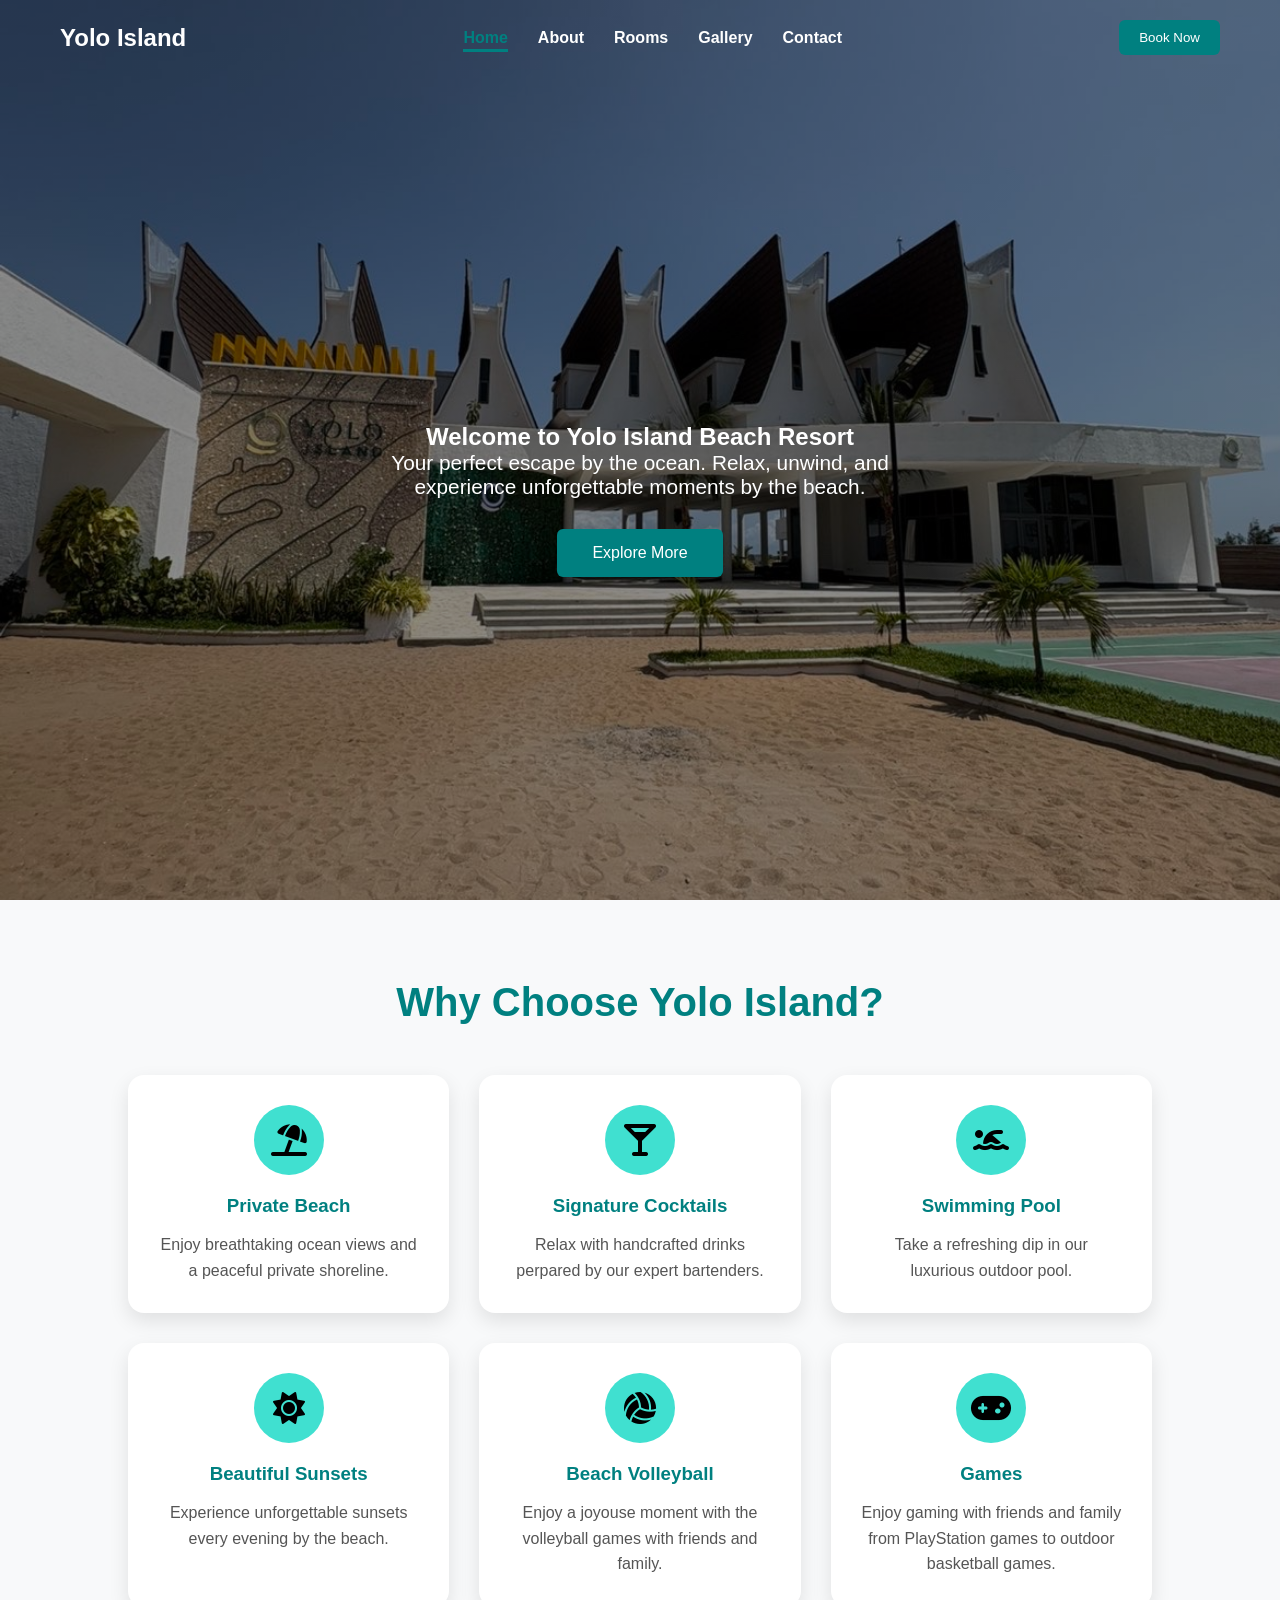
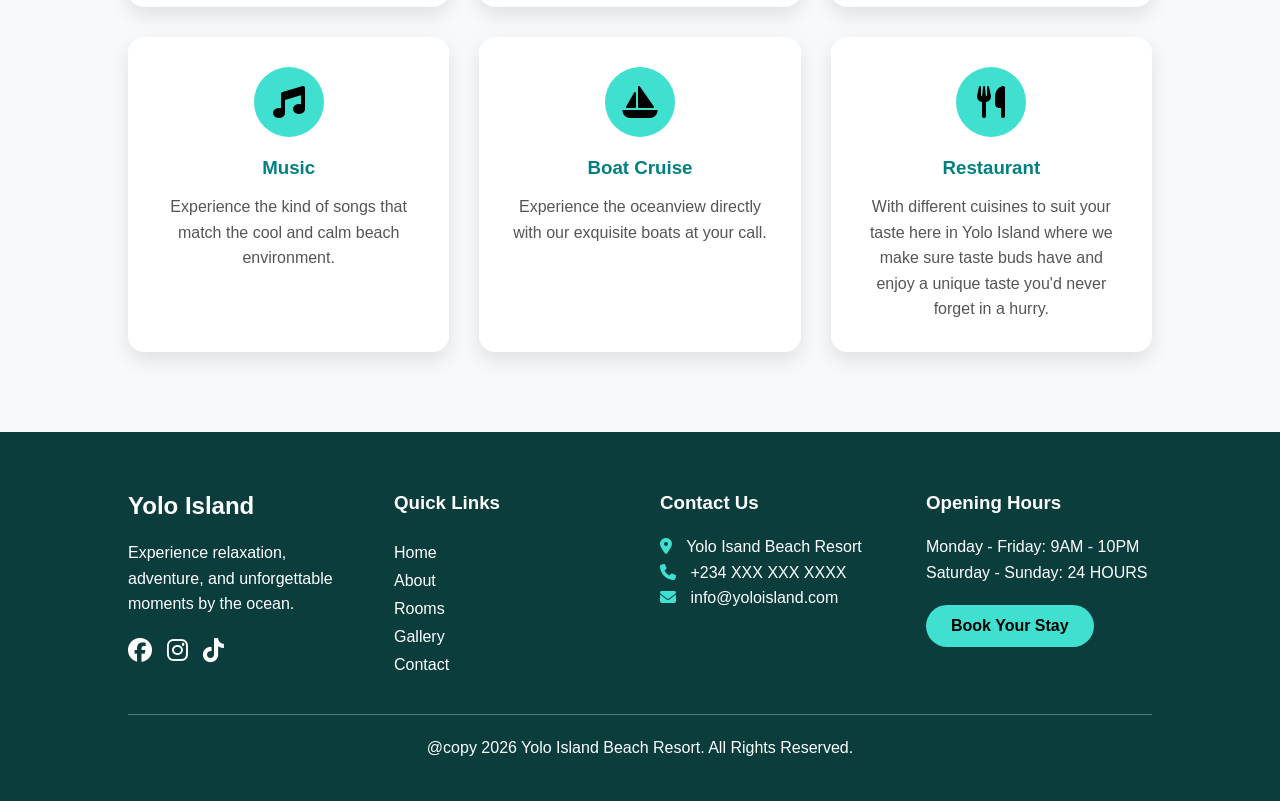
==== index.html @ be812afc "Initial upload of Yolo Island website" ====
<!DOCTYPE html>
<html lang="en">
<head>
  <meta charset="UTF-8">
  <meta name="viewport" content="width=device-width, initial-scale=1.0">
  <title>YOLO ISLAND</title>
  <link rel="stylesheet" href="styles/styles.css">
  <link rel="stylesheet" href="https://cdnjs.cloudflare.com/ajax/libs/font-awesome/6.5.2/css/all.min.css">
  <link rel="stylesheet" href="styles/animations.css">
  <link rel="stylesheet" href="styles/features.css">
  <link rel="stylesheet" href="styles/footer.css">
  <link rel="stylesheet" href="styles/global.css">
  <link rel="stylesheet" href="styles/header.css">
  <link rel="stylesheet" href="styles/hero.css">
  <link rel="stylesheet" href="styles/media-queries.css">
  <link rel="stylesheet" href="styles/variables(colours).css">
</head>
<body>
  <!-- HEADER SECTION -->
   
  <header>
    <nav class="navbar">
      <h2 class="logo">
        <a href="index.html">
        Yolo Island
      </a>
    </h2>
      <ul class="nav-links">
        <li><a href="index.html" class="active">Home</a></li>
        <li><a href="about.html">About</a></li>
        <li><a href="rooms.html">Rooms</a></li>
        <li><a href="gallery.html">Gallery</a></li>
        <li><a href="contact.html">Contact</a></li>
      </ul>
      <button class="book-btn">
        Book Now
      </button>

      <button class="menu-btn" aria-label="Toggle navigation">
        
       <span></span>
       <span></span>
       <span></span>

    </button>
    </nav>
</header>

  <!-- HERO SECTION -->
  <section class="hero">
    <div class="hero-content">
      <h1>
      Welcome to Yolo Island Beach Resort
    </h1>
    <p>
      Your perfect escape by the ocean. Relax, unwind, and experience unforgettable moments by the beach.
    </p>
    <a href="#features" class="hero-link">
      Explore More
    </a>
    </div>
    
  </section>

  <!-- FEATURES SECTION -->
   <section id="features" class="features">
    <h2>Why Choose Yolo Island?</h2>

    <div class="features-container">

      <div class="feature-card">
        <div class="icon">
          <i class="fa-solid fa-umbrella-beach"></i>
        </div>

        <h3>Private Beach</h3>
        <p>Enjoy breathtaking ocean views and a peaceful private shoreline.</p>
      </div>

       <div class="feature-card">
        <div class="icon">
          <i class="fa-solid fa-martini-glass"></i>
        </div>
        <h3>Signature Cocktails</h3>
        <p>Relax with handcrafted drinks perpared by our expert bartenders.</p>
      </div>

       <div class="feature-card">
        <div class="icon">
          <i class="fa-solid fa-person-swimming"></i>
        </div>
        <h3>Swimming Pool</h3>
        <p>Take a refreshing dip in our luxurious outdoor pool.</p>
      </div>

       <div class="feature-card">
        <div class="icon">
          <i class="fa-solid fa-sun"></i>
        </div>
        <h3>Beautiful Sunsets</h3>
        <p>Experience unforgettable sunsets every evening by the beach.</p>
      </div>

      <div class="feature-card">
        <div class="icon">
          <i class="fa-solid fa-volleyball"></i>
        </div>
        <h3>Beach Volleyball</h3>
        <p>Enjoy a joyouse moment with the volleyball games with friends and family.</p>
      </div>

      <div class="feature-card">
        <div class="icon">
          <i class="fa-solid fa-gamepad"></i>
        </div>
        <h3>Games</h3>
        <p>Enjoy gaming with friends and family from PlayStation games to outdoor basketball games.</p>
      </div>

      <div class="feature-card">
        <div class="icon">
          <i class="fa-solid fa-music"></i>
        </div>
        <h3>Music</h3>
        <p>Experience the kind of songs that match the cool and calm beach environment.</p>
      </div>

      <div class="feature-card">
        <div class="icon">
          <i class="fa-solid fa-sailboat"></i>
        </div>
        <h3>Boat Cruise</h3>
        <p>Experience the oceanview directly with our exquisite boats at your call.</p>
      </div>

      <div class="feature-card">
        <div class="icon">
          <i class="fa-solid fa-utensils"></i>
        </div>
        <h3>Restaurant</h3>
        <p>With different cuisines to suit your taste here in Yolo Island where we make sure taste buds have and enjoy a unique taste you'd never forget in a hurry.</p>
      </div>

    </div>
   </section>

   <!-- FOOTER SECTION -->
    <footer class="footer">

      <div class="footer-container">

        <div class="footer-about">
          <h2>Yolo Island</h2>
          <p>
            Experience relaxation, adventure, and unforgettable moments by the ocean.
          </p>

          <div class="social-icons">
            <a href="#">
              <i class="fa-brands fa-facebook"></i>
            </a>

            <a href="#">
              <i class="fa-brands fa-instagram"></i>
            </a>

            <a href="#">
              <i class="fa-brands fa-tiktok"></i>
            </a>
          </div>
        </div>

        <div class="footer-links">
          <h3>Quick Links</h3>

          <a href="index.html">Home</a>
          <a href="about.html">About</a>
          <a href="rooms.html">Rooms</a>
          <a href="gallery.html">Gallery</a>
          <a href="contact.html">Contact</a>

        </div>

        <div class="footer-contact">
          <h3>Contact Us</h3>

          <p>
            <i class="fa-solid fa-location-dot"></i>
            Yolo Isand Beach Resort
          </p>

          <p>
            <i class="fa-solid fa-phone"></i>
            +234 XXX XXX XXXX
          </p>

          <p>
            <i class="fa-solid fa-envelope"></i>
            info@yoloisland.com
          </p>
        </div>

        <div class="footer-hours">

          <h3>Opening Hours</h3>

          <p>Monday - Friday: 9AM - 10PM</p>

          <p>
            Saturday - Sunday: 24 HOURS
          </p>

          <a href="#" class="booking-link">
            Book Your Stay
          </a>
        </div>

      </div>

      <div class="footer-bottom">
        <p>
          @copy 2026 Yolo Island Beach Resort. All Rights Reserved.
        </p>
      </div>

    </footer>
  

  <script src="scripts/scripts.js"></script>
</body>
</html>
---- styles/animations.css ----
.hidden {
  opacity: 0;
  transform: translateY(40px);
  transition: all 0.8s ease;
}

.show {
  opacity: 1;
  transform: translateY(0);
}

.menu-btn.active span:nth-child(1) {
  transform: translateY(9px) rotate(45deg);
}

.menu-btn.active span:nth-child(2) {
  opacity: 0;
}

.menu-btn.active span:nth-child(3) {
  transform: translateY(-9px) rotate(-45deg);
}
---- styles/features.css ----
.feature-card {
  transition: transform 0.3s ease;
}

.features {
  padding: 80px 10%;
  background-color: #f8f9fa;
}

.features h2 {
  text-align: center;
  font-size: 2.5rem;
  color: teal;
  margin-bottom: 50px;
}

.feature-card {
  background-color: white;
  padding: 30px;
  text-align: center;
  border-radius: 16px;
  transition: transform 0.3s ease;
  box-shadow: 0 8px 20px rgba(0, 0, 0, 0.1);
}

.feature-card:hover {
  transform: translateY(-10px) scale(1.03);
}

.icon {
  width: 70px;
  height: 70px;
  background-color: turquoise;
  border-radius: 50%;

  display: flex;
  justify-content: center;
  align-items: center;

  font-size: 2rem;
  margin: 0 auto 20px;
}

.feature-card h3 {
  margin-bottom: 15px;
  color: teal;
}

.feature-card p {
  line-height: 1.6;
  color: #555;
}
---- styles/footer.css ----
.footer {
  background-color: #0b3d3d;
  color: white;
  padding: 60px 10% 20px;
}

.footer-container {
  display: grid;
  grid-template-columns: repeat(4, 1fr);
  gap: 40px;
}

.footer h2 {
  margin-bottom: 20px;
}

.footer h3 {
  margin-bottom: 20px;
}

.footer p {
  line-height: 1.6;
}

.footer-links {
  display: flex;
  flex-direction: column;
  gap: 10px;
}

.footer-links a {
  color: white;
  text-decoration: none;
}

.footer-links a:hover {
  color: turquoise;
}

.footer-bottom {
  text-align: center;
  margin-top: 40px;
  padding: 20px;
  border-top: 1px solid rgba(255, 255, 255, 0.3);
}

.social-icons {
  display: flex;
  gap: 15px;
  margin-top: 20px;
}

.social-icons a {
  color: white;
  font-size: 1.5rem;
  transition: 0.3s;
}

.social-icons a:hover {
  color: turquoise;
  transform: translateY(-5px);
}

.footer-contact i {
  margin-right: 10px;
  color: turquoise;
}

.booking-link {
  display: inline-block;
  margin-top: 20px;
  padding: 12px 25px;
  background-color: turquoise;
  color: black;
  text-decoration: none;
  border-radius: 25px;
  font-weight: bold;
}

.booking-link:hover {
  background-color: white;
}
---- styles/global.css ----
* {
  margin: 0;
  padding: 0;
  box-sizing: border-box;
}

html{
scroll-behavior:smooth;
}

body {
  font-family: Arial, sans-serif;
  animation: pageLoad 1s ease;
}

@keyframes pageLoad{

from{

opacity:0;

transform:translateY(20px);

}


to{

opacity:1;

transform:translateY(0);

}
  }
---- styles/header.css ----
.navbar {
  position: fixed;
  top: 0;
  left: 0;
  width: 100%;
  display: flex;
  justify-content: space-between;
  align-items: center;

  padding: 20px 60px;

  background-color: transparent;
  z-index: 1000;
}

.navbar h2 a {
  text-decoration: none;
  color: white;
}

.logo {
  color: white;
}

.nav-links {
  display: flex;
  gap: 30px;

  list-style: none;
}

.nav-links a {
  position: relative;
  text-decoration: none;
  color: white;
  font-weight: bold;
}


.nav-links a::after {
  content: "";
  position: absolute;
  left: 0;
  bottom: -6px;
  width: 0;
  height: 3px;
  background-color: teal;
  transition: width 0.3s ease;
}

.nav-links a:hover::after,
.nav-links a.active::after {
  width: 100%;
}

.nav-links a.active {
  color: teal;
}

.menu-btn {
  display: none;
  padding: 5px;
  background: transparent;
  border: none;
  cursor: pointer;
  z-index: 1001;
}

.menu-btn span {
  display: block;
  height: 3px;
  width: 28px;
  background-color: white;
  border-radius: 20px;
  margin: 6px 0;
  transition: all 0.35s ease;
}

.menu-btn.active span:nth-child(1) {
  transform: rotate(45deg) translate(6px, 6px);
  background-color: #fff;
}

/* Hide ONLY the middle line, not the whole button */
.menu-btn.active span:nth-child(2) {
  opacity: 0;
}

.menu-btn.active span:nth-child(3) {
  transform: rotate(-45deg) translate(6px,-6px);
  background-color: #fff;
}

.book-btn:hover {
  background-color: darkcyan;
}

.book-btn {
  padding: 10px 20px;
  background-color: teal;
  color: white;
  border: none;
  border-radius: 6px;
  cursor: pointer;
}

.navbar.scrolled{
  background-color:#0b3d3d;
  padding:15px 60px;
  transition:0.3s;
}
---- styles/hero.css ----
.hero {
  height: 100vh;

  background: linear-gradient(rgba(0, 0, 0, 0.45), rgba(0, 0, 0, 0.45)), url("../hero/hero.JPG");

  background-size: cover;
  background-position: center;

  display: flex;
  justify-content: center;
  align-items: center;

  text-align: center;
}

.hero-content {
  color: white;
  margin-top: 100px;
}

.hero-content p {
  font-size: 1.3rem;
  margin-bottom: 30px;
  max-width: 600px;
}

.hero-link {
  display: inline-block;
  padding: 15px 35px;
  background-color: teal;
  color: white;
  text-decoration: none;
  border-radius: 6px;
  cursor: pointer;
}

.hero-btn:hover {
  background-color: darkcyan;
}

.hero-link:hover {
  background-color: darkcyan;
}
---- styles/media-queries.css ----
.features-container {
  display: grid;
  grid-template-columns: repeat(auto-fit, minmax(250px, 1fr));
  gap: 30px;
}

@media (max-width: 1024px) {

  .navbar {
    padding: 20px 30px;
  }

  .nav-links {
    gap: 15px;
  }

  .hero-content h1 {
    font-size: 3rem;
  }
}

@media (max-width: 768px) {

  .menu-btn {
    display: block;
    background: none;
    border: none;
    font-size: 1.8rem;
    cursor: pointer;
    color: white;
  }

  .nav-links{
    position:absolute;
    top:0;
    left:0;
    width:100%;
    padding-top: 100px;
    height: 100vh;
    
    backdrop-filter: blur(10px);
    display: flex;
    flex-direction:column;
    align-items:center;
    gap:25px;
    padding:30px 0;
    transform: translateY(-120%);
    transition: 0.5s ease;
  }

  .nav-links a {
    color: white;
    font-size: 1.2rem;
  }

  .nav-links a:hover {
    color: #00ffff;
  }

  .nav-links.active{
    transform: translateY(0);
}

  .book-btn {
    display: none;
  }
}

@media (max-width: 768px) {

  .hero-content h1 {
    font-size: 2.5rem;
  }

  .hero-content p {
    font-size: 1rem;
  }
}

@media (max-width: 768px) {

  .footer-container {
    grid-template-columns: 1fr;
    text-align: center;
  }
}
---- styles/variables(colours).css ----
:root {
  --primary-color: teal;
  --secondary-color: turquoise;
  --dark-color: #0b3d3d;
  --light-color: #ffffff;
  --gray-color: #f8f9fa;

  background-color: var(--primary-color);
}
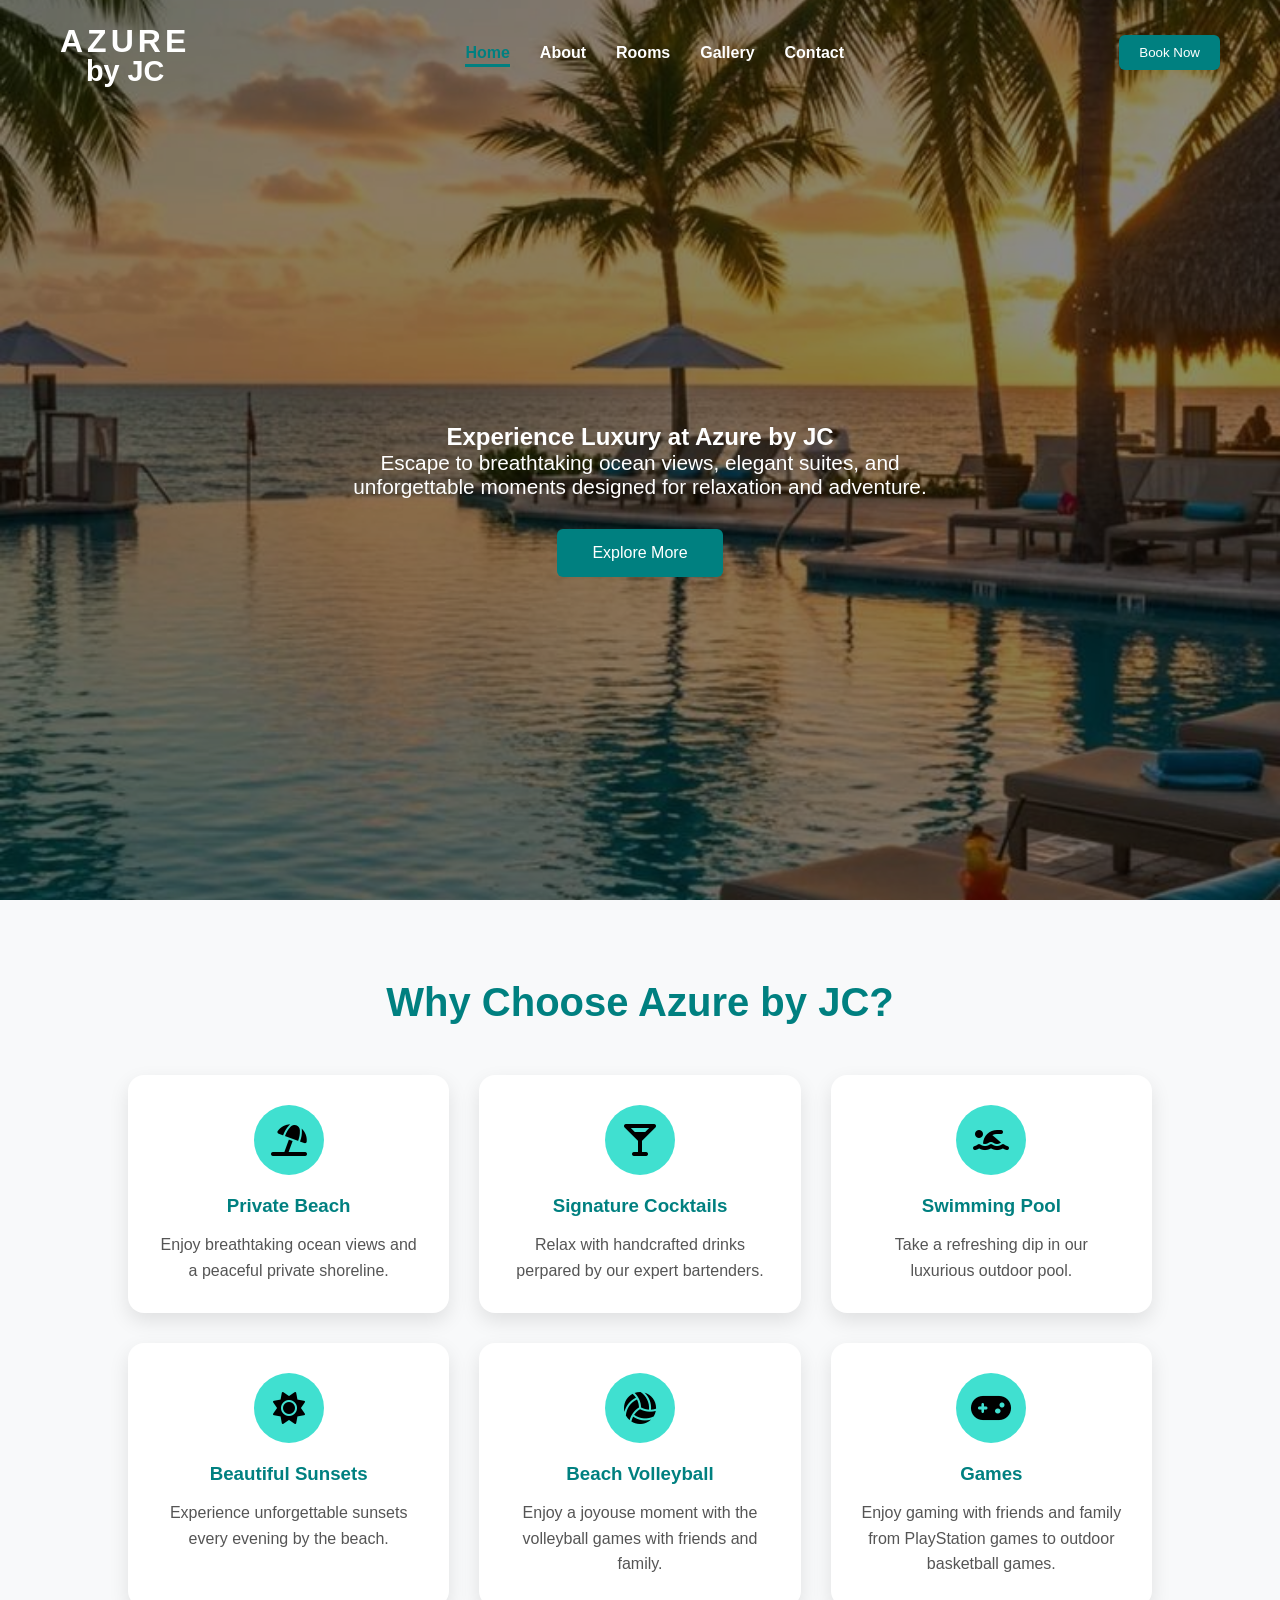
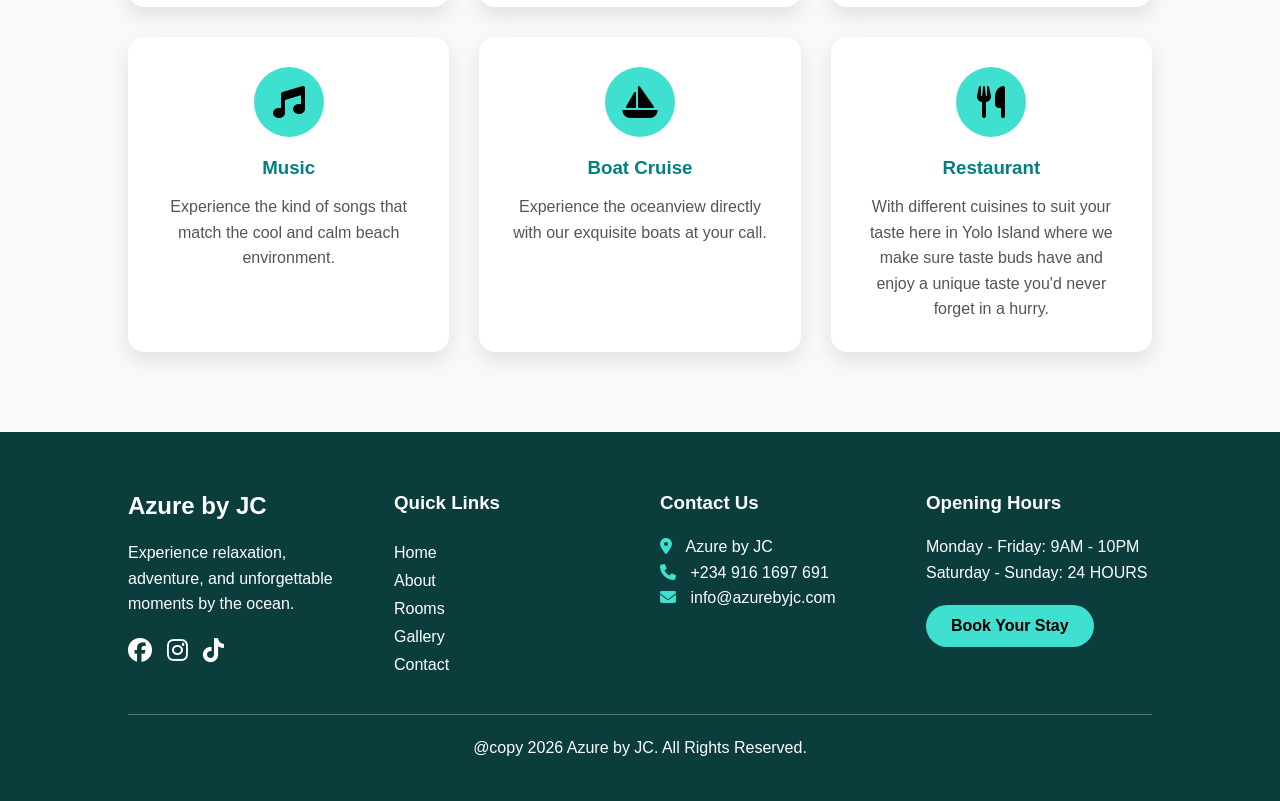
==== commit 731201fd: "Added room image carousel and automatic slideshow" ====
--- a/index.html
+++ b/index.html
@@ -3,17 +3,18 @@
 <head>
   <meta charset="UTF-8">
   <meta name="viewport" content="width=device-width, initial-scale=1.0">
-  <title>YOLO ISLAND</title>
-  <link rel="stylesheet" href="styles/styles.css">
+  <title>Azure by JC</title>
   <link rel="stylesheet" href="https://cdnjs.cloudflare.com/ajax/libs/font-awesome/6.5.2/css/all.min.css">
-  <link rel="stylesheet" href="styles/animations.css">
-  <link rel="stylesheet" href="styles/features.css">
-  <link rel="stylesheet" href="styles/footer.css">
+
+
+  <link rel="stylesheet" href="styles/variables(colours).css">
   <link rel="stylesheet" href="styles/global.css">
   <link rel="stylesheet" href="styles/header.css">
   <link rel="stylesheet" href="styles/hero.css">
+  <link rel="stylesheet" href="styles/features.css">
+  <link rel="stylesheet" href="styles/footer.css">
+  <link rel="stylesheet" href="styles/animations.css">
   <link rel="stylesheet" href="styles/media-queries.css">
-  <link rel="stylesheet" href="styles/variables(colours).css">
 </head>
 <body>
   <!-- HEADER SECTION -->
@@ -22,9 +23,10 @@
     <nav class="navbar">
       <h2 class="logo">
         <a href="index.html">
-        Yolo Island
-      </a>
-    </h2>
+         <span class="brand-main">AZURE</span>
+         <span class="brand-sub">by JC</span>
+  </a>
+</h2>
       <ul class="nav-links">
         <li><a href="index.html" class="active">Home</a></li>
         <li><a href="about.html">About</a></li>
@@ -48,12 +50,17 @@
 
   <!-- HERO SECTION -->
   <section class="hero">
+
+    <div class="hero-image"></div>
+
+    <div class="hero-overlay"></div>
+
     <div class="hero-content">
       <h1>
-      Welcome to Yolo Island Beach Resort
+        Experience Luxury at Azure by JC
     </h1>
     <p>
-      Your perfect escape by the ocean. Relax, unwind, and experience unforgettable moments by the beach.
+      Escape to breathtaking ocean views, elegant suites, and unforgettable moments designed for relaxation and adventure.
     </p>
     <a href="#features" class="hero-link">
       Explore More
@@ -64,7 +71,7 @@
 
   <!-- FEATURES SECTION -->
    <section id="features" class="features">
-    <h2>Why Choose Yolo Island?</h2>
+    <h2>Why Choose Azure by JC?</h2>
 
     <div class="features-container">
 
@@ -150,7 +157,7 @@
       <div class="footer-container">
 
         <div class="footer-about">
-          <h2>Yolo Island</h2>
+          <h2>Azure by JC</h2>
           <p>
             Experience relaxation, adventure, and unforgettable moments by the ocean.
           </p>
@@ -186,17 +193,17 @@
 
           <p>
             <i class="fa-solid fa-location-dot"></i>
-            Yolo Isand Beach Resort
+              Azure by JC
           </p>
 
           <p>
             <i class="fa-solid fa-phone"></i>
-            +234 XXX XXX XXXX
+            +234 916 1697 691
           </p>
 
           <p>
             <i class="fa-solid fa-envelope"></i>
-            info@yoloisland.com
+            info@azurebyjc.com
           </p>
         </div>
 
@@ -219,7 +226,7 @@
 
       <div class="footer-bottom">
         <p>
-          @copy 2026 Yolo Island Beach Resort. All Rights Reserved.
+          @copy 2026 Azure by JC. All Rights Reserved.
         </p>
       </div>
 
--- a/styles/header.css
+++ b/styles/header.css
@@ -20,6 +20,28 @@
 
 .logo {
   color: white;
+}
+
+.logo a{
+  text-decoration:none;
+  color:white;
+  display: flex;
+  flex-direction: column;
+  align-items: center;
+  line-height: 1;
+  font-weight:bold;
+  font-size:1.8rem;
+}
+
+.brand-main {
+  font-size: 2rem;
+  letter-spacing: 4px;
+  margin-top: 5px;
+  color: turquoise;
+}
+
+.logo span{
+  color:white;
 }
 
 .nav-links {
@@ -108,4 +130,8 @@
   background-color:#0b3d3d;
   padding:15px 60px;
   transition:0.3s;
+}
+
+.navbar.scrolled .brand-main {
+  color: teal;
 }
--- a/styles/hero.css
+++ b/styles/hero.css
@@ -1,21 +1,34 @@
 .hero {
   height: 100vh;
 
-  background: linear-gradient(rgba(0, 0, 0, 0.45), rgba(0, 0, 0, 0.45)), url("../hero/hero.JPG");
+ display: flex;
+ justify-content: center;
+ align-items: center;
+ text-align: center;
+ position: relative;
+ overflow: hidden;
+}
 
+.hero-image {
+  position: absolute;
+  inset: 0;
+  background-image: url("../images/hero/hero1.JPG");
   background-size: cover;
   background-position: center;
+  transition: opacity 1s ease;
+}
 
-  display: flex;
-  justify-content: center;
-  align-items: center;
-
-  text-align: center;
+.hero-overlay {
+  position: absolute;
+  inset: 0;
+  background: rgba(0, 0, 0, 0.45);
 }
 
 .hero-content {
   color: white;
   margin-top: 100px;
+  position: relative;
+  z-index: 2;
 }
 
 .hero-content p {
@@ -40,4 +53,8 @@
 
 .hero-link:hover {
   background-color: darkcyan;
+}
+
+.hero {
+  transition: background-image 1s ease-in-out;
 }
--- a/styles/animations.css
+++ b/styles/animations.css
@@ -19,4 +19,22 @@
 
 .menu-btn.active span:nth-child(3) {
   transform: translateY(-9px) rotate(-45deg);
+}
+
+@keyframes heroZoom {
+
+0%{
+
+transform:scale(1);
+  }
+
+50%{
+
+transform:scale(1.05);
+  }
+
+100%{
+
+transform:scale(1);
+  }
 }
--- a/styles/media-queries.css
+++ b/styles/media-queries.css
@@ -85,3 +85,70 @@
   }
 }
 
+/* ROOMS QUERIES */
+.rooms-container {
+  display:grid;
+  grid-template-columns:repeat(3,1fr);
+  gap:30px;
+}
+
+@media(max-width:1024px){
+
+.rooms-container{
+  grid-template-columns:repeat(2,1fr);
+  }
+}
+
+@media(max-width:768px){
+
+.rooms-container{
+  grid-template-columns:1fr;
+  }
+
+  @media(max-width:768px){
+
+.rooms-hero{
+  height:50vh;
+}
+
+.rooms-hero h1{
+  font-size:2.3rem;
+}
+
+.rooms-hero p{
+  font-size:1rem;
+  padding:0 20px;
+}
+  }
+
+.rooms{
+  padding:60px 20px;
+}
+
+.rooms h2{
+  font-size:2rem;
+  }
+
+.room-footer{
+  flex-direction:column;
+  gap:20px;
+  }
+
+.room-btn {
+  width: 100%;
+  text-align: center;
+}
+}
+
+@media(max-width:500px){
+
+.room-footer{
+  flex-direction:column;
+  gap:20px;
+  align-items:flex-start;
+  }
+
+.room-image{
+  height:220px;
+  }
+}
